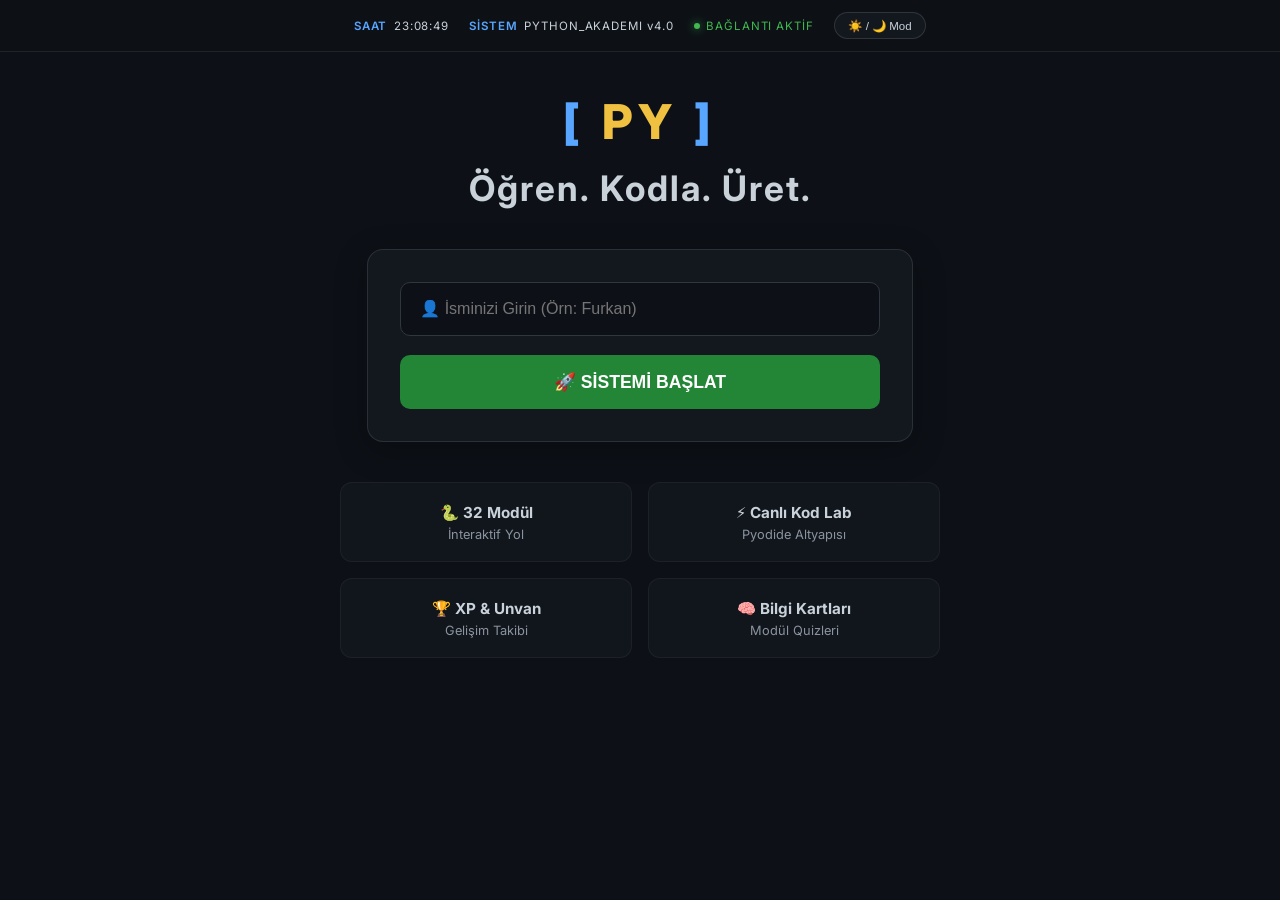
==== index.html @ 61ab617c "feat: redesign landing page with centered hero, login card and feature grid Replaces the dual-panel " ====
<!DOCTYPE html>
<html lang="tr">
<head>
  <meta charset="UTF-8">
  <meta name="viewport" content="width=device-width, initial-scale=1.0">
  <title>🐍 Python Yol Haritası — Giriş</title>
  <link rel="stylesheet" href="style.css">
  <link rel="preconnect" href="https://fonts.googleapis.com">
  <link rel="preconnect" href="https://fonts.gstatic.com" crossorigin>
  <link href="https://fonts.googleapis.com/css2?family=Inter:wght@400;600;700&display=swap" rel="stylesheet">
  <script>
    (function () {
      try {
        if (localStorage.getItem("python_yol_theme") === "light") {
          document.body.classList.add("light-mode");
        }
      } catch (e) { /* ignore */ }
    })();
  </script>
</head>
<body>
  <header class="landing-status-bar">
    <span class="lsb-item"><span class="lsb-label">SAAT</span> <span id="landingClock">--:--:--</span></span>
    <span class="lsb-item"><span class="lsb-label">SİSTEM</span> PYTHON_AKADEMI v4.0</span>
    <span class="lsb-item lsb-online"><span class="status-dot"></span> BAĞLANTI AKTİF</span>
    <button type="button" class="theme-switch" id="themeToggle" aria-label="Tema değiştir">☀️ / 🌙 Mod</button>
  </header>

  <main class="landing-shell">
    <section class="hero-section">
      <div class="hero-emblem" aria-hidden="true">
        <span class="logo-bracket">[</span>
        <span class="logo-py">PY</span>
        <span class="logo-bracket">]</span>
      </div>
      <h1 class="hero-title">Öğren. Kodla. Üret.</h1>
    </section>

    <div class="login-card">
      <input type="text" id="username" placeholder="👤 İsminizi Girin (Örn: Furkan)" maxlength="24" autocomplete="name">
      <button type="button" id="start-btn" class="btn-primary">🚀 SİSTEMİ BAŞLAT</button>
      <p class="login-error hidden" id="loginError">Lütfen en az 2 karakter gir.</p>
    </div>

    <div class="features-grid">
      <article class="feature-item">
        <strong>🐍 32 Modül</strong>
        <span>İnteraktif Yol</span>
      </article>
      <article class="feature-item">
        <strong>⚡ Canlı Kod Lab</strong>
        <span>Pyodide Altyapısı</span>
      </article>
      <article class="feature-item">
        <strong>🏆 XP &amp; Unvan</strong>
        <span>Gelişim Takibi</span>
      </article>
      <article class="feature-item">
        <strong>🧠 Bilgi Kartları</strong>
        <span>Modül Quizleri</span>
      </article>
    </div>
  </main>

  <script>
    const THEME_KEY = "python_yol_theme";
    const OPERATOR_KEY = "python_yol_operator";
    const APP_URL = "docs/index.html";

    function updateClock() {
      const el = document.getElementById("landingClock");
      if (!el) return;
      el.textContent = new Date().toLocaleTimeString("tr-TR", { hour12: false });
    }

    function applyTheme(light) {
      document.body.classList.toggle("light-mode", light);
      try {
        localStorage.setItem(THEME_KEY, light ? "light" : "dark");
      } catch (e) { /* ignore */ }
    }

    document.getElementById("themeToggle")?.addEventListener("click", () => {
      applyTheme(!document.body.classList.contains("light-mode"));
    });

    function enterApp() {
      const input = document.getElementById("username");
      const error = document.getElementById("loginError");
      const name = input?.value?.trim() || "";
      if (name.length < 2) {
        error?.classList.remove("hidden");
        input?.classList.add("error");
        input?.focus();
        return;
      }
      try {
        localStorage.setItem(OPERATOR_KEY, name);
      } catch (e) { /* ignore */ }
      window.location.href = `${APP_URL}#app`;
    }

    document.getElementById("start-btn")?.addEventListener("click", enterApp);
    document.getElementById("username")?.addEventListener("keydown", (e) => {
      if (e.key === "Enter") {
        e.preventDefault();
        enterApp();
      }
    });
    document.getElementById("username")?.addEventListener("input", () => {
      document.getElementById("loginError")?.classList.add("hidden");
      document.getElementById("username")?.classList.remove("error");
    });

    const saved = localStorage.getItem(OPERATOR_KEY);
    if (saved && saved !== "undefined" && saved !== "null") {
      const input = document.getElementById("username");
      if (input) input.value = saved;
    }

    updateClock();
    setInterval(updateClock, 1000);
    document.getElementById("username")?.focus();
  </script>
</body>
</html>
---- style.css ----
/* GENEL VE HİZALAMA */
body {
    margin: 0;
    padding: 0;
    font-family: 'Inter', system-ui, -apple-system, sans-serif;
    background-color: #0d1117;
    color: #c9d1d9;
    transition: background-color 0.3s ease, color 0.3s ease;
    min-height: 100vh;
}

.landing-status-bar {
    display: flex;
    flex-wrap: wrap;
    align-items: center;
    justify-content: center;
    gap: 0.75rem 1.25rem;
    padding: 0.75rem 1rem;
    background: rgba(13, 17, 23, 0.95);
    border-bottom: 1px solid rgba(255, 255, 255, 0.08);
    font-size: 0.72rem;
    letter-spacing: 0.08em;
}

.lsb-item {
    display: inline-flex;
    align-items: center;
    gap: 0.4rem;
}

.lsb-label {
    color: #58a6ff;
    font-weight: 600;
}

.lsb-online {
    color: #3fb950;
}

.status-dot {
    width: 6px;
    height: 6px;
    border-radius: 50%;
    background: #3fb950;
    box-shadow: 0 0 8px rgba(63, 185, 80, 0.8);
}

.theme-switch {
    border: 1px solid rgba(255, 255, 255, 0.12);
    background: rgba(22, 27, 34, 0.8);
    color: #c9d1d9;
    border-radius: 999px;
    padding: 0.35rem 0.85rem;
    cursor: pointer;
    font-size: 0.72rem;
}

.landing-shell {
    max-width: 720px;
    margin: 0 auto;
    padding: 0 1rem 3rem;
}

.hero-emblem {
    font-size: clamp(2rem, 6vw, 3rem);
    font-weight: 800;
    letter-spacing: 0.12em;
}

.logo-bracket { color: #58a6ff; }
.logo-py { color: #f0c040; }

/* HERO SLOGAN HİZALAMASI */
.hero-section {
    display: flex;
    flex-direction: column;
    align-items: center;
    justify-content: center;
    width: 100%;
    margin: 2.5rem auto 1.5rem auto;
    text-align: center;
}

.hero-title {
    font-size: 2.2rem;
    font-weight: 700;
    letter-spacing: 2px;
    margin: 1rem 0;
    text-align: center;
    width: 100%;
}

/* MERKEZ GİRİŞ KARTI */
.login-card {
    max-width: 480px;
    width: 90%;
    margin: 0 auto 2.5rem auto;
    padding: 2rem;
    background: rgba(22, 27, 34, 0.8);
    border: 1px solid rgba(255, 255, 255, 0.1);
    border-radius: 16px;
    box-shadow: 0 8px 32px rgba(0, 0, 0, 0.3);
    display: flex;
    flex-direction: column;
    gap: 1.2rem;
}

.login-card input {
    height: 52px;
    padding: 0 1.2rem;
    font-size: 1rem;
    border-radius: 10px;
    border: 1px solid #30363d;
    background: #0d1117;
    color: #fff;
    outline: none;
}

.login-card input.error {
    border-color: #ff7b72;
}

.login-error {
    margin: 0;
    font-size: 0.85rem;
    color: #ff7b72;
}

.login-error.hidden {
    display: none;
}

.login-card button {
    height: 54px;
    font-size: 1.1rem;
    font-weight: 700;
    border-radius: 10px;
    border: none;
    background: #238636;
    color: #fff;
    cursor: pointer;
    transition: background 0.2s ease, transform 0.1s ease;
}

.login-card button:hover {
    background: #2ea043;
    transform: translateY(-1px);
}

.login-card button:disabled {
    opacity: 0.75;
    cursor: wait;
    transform: none;
}

/* 4'LÜ FEATURE GRID */
.features-grid {
    display: grid;
    grid-template-columns: repeat(2, 1fr);
    gap: 1rem;
    max-width: 600px;
    width: 90%;
    margin: 0 auto 3rem auto;
}

.feature-item {
    padding: 1.2rem;
    background: rgba(22, 27, 34, 0.5);
    border: 1px solid rgba(255, 255, 255, 0.05);
    border-radius: 12px;
    text-align: center;
    display: flex;
    flex-direction: column;
    gap: 0.35rem;
}

.feature-item strong {
    font-size: 0.95rem;
}

.feature-item span {
    font-size: 0.8rem;
    color: #8b949e;
}

/* AÇIK MOD (LIGHT MODE) SOFT GÖZ DOSTU PALET */
body.light-mode {
    background-color: #f8f9fa;
    color: #212529;
}

body.light-mode .landing-status-bar {
    background: #ffffff;
    border-bottom-color: #e9ecef;
}

body.light-mode .theme-switch {
    background: #f1f3f5;
    border-color: #dee2e6;
    color: #212529;
}

body.light-mode .login-card {
    background: #ffffff;
    border: 1px solid #e9ecef;
    box-shadow: 0 8px 24px rgba(0, 0, 0, 0.06);
}

body.light-mode .login-card input {
    background: #f1f3f5;
    border: 1px solid #dee2e6;
    color: #212529;
}

body.light-mode .login-card button {
    background: #2b8a3e;
    color: #ffffff;
}

body.light-mode .login-card button:hover {
    background: #2b8a3e;
}

body.light-mode .feature-item {
    background: #ffffff;
    border: 1px solid #e9ecef;
    box-shadow: 0 4px 12px rgba(0, 0, 0, 0.03);
}

body.light-mode .feature-item span {
    color: #495057;
}

@media (max-width: 480px) {
    .hero-title {
        font-size: 1.75rem;
        letter-spacing: 1px;
    }

    .features-grid {
        grid-template-columns: 1fr;
    }
}
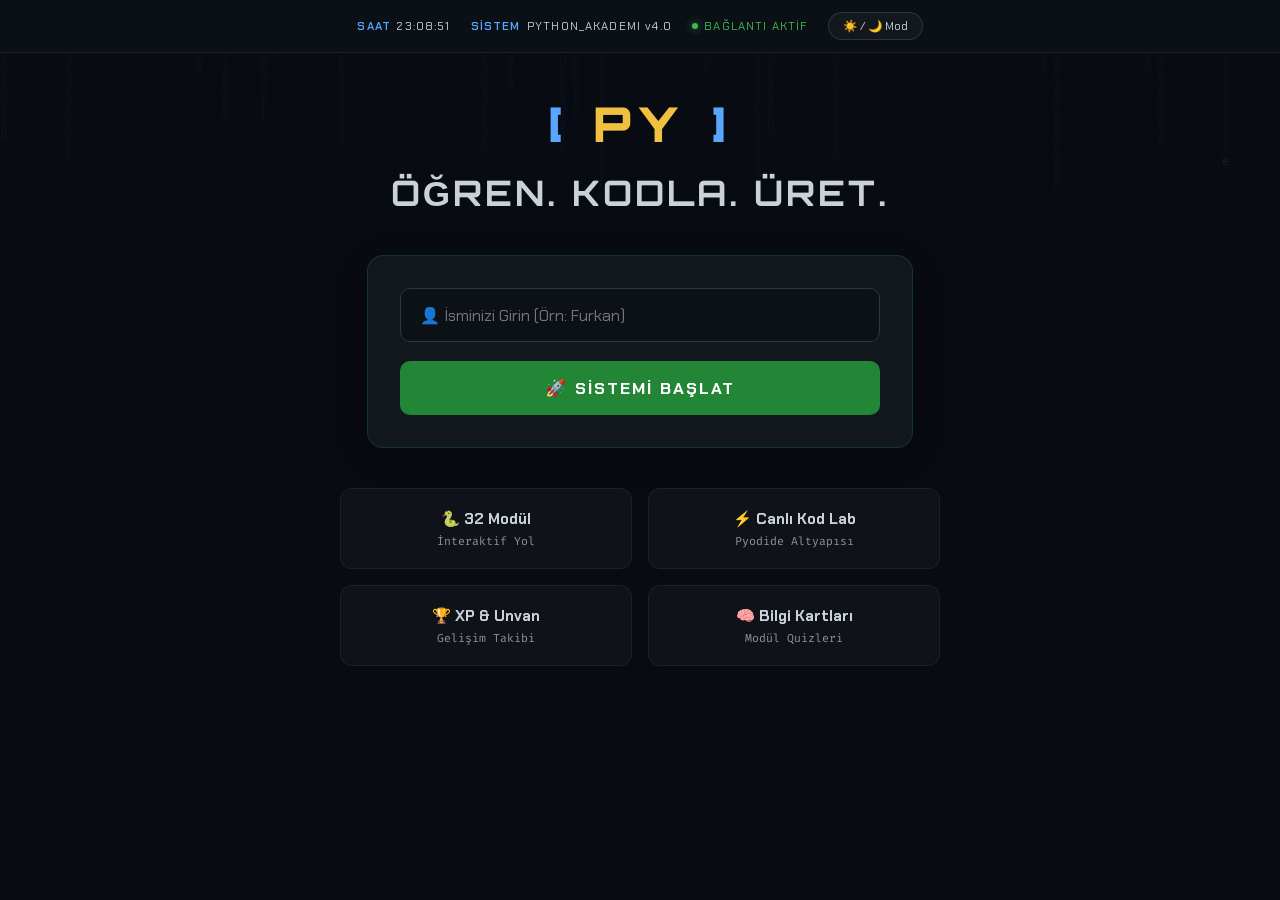
==== commit 328e45be: "feat: cyber landing typography and subtle matrix canvas stream Adds Orbitron, Chakra Petch and Fira " ====
--- a/index.html
+++ b/index.html
@@ -7,7 +7,7 @@
   <link rel="stylesheet" href="style.css">
   <link rel="preconnect" href="https://fonts.googleapis.com">
   <link rel="preconnect" href="https://fonts.gstatic.com" crossorigin>
-  <link href="https://fonts.googleapis.com/css2?family=Inter:wght@400;600;700&display=swap" rel="stylesheet">
+  <link href="https://fonts.googleapis.com/css2?family=Chakra+Petch:wght@400;600;700&family=Orbitron:wght@500;700;900&family=Fira+Code:wght@400;500&display=swap" rel="stylesheet">
   <script>
     (function () {
       try {
@@ -19,6 +19,8 @@
   </script>
 </head>
 <body>
+  <canvas class="matrix-stream-canvas" id="matrixStream" aria-hidden="true"></canvas>
+
   <header class="landing-status-bar">
     <span class="lsb-item"><span class="lsb-label">SAAT</span> <span id="landingClock">--:--:--</span></span>
     <span class="lsb-item"><span class="lsb-label">SİSTEM</span> PYTHON_AKADEMI v4.0</span>
@@ -67,6 +69,63 @@
     const OPERATOR_KEY = "python_yol_operator";
     const APP_URL = "docs/index.html";
 
+    let matrixStreamFrameId = null;
+
+    function isLightTheme() {
+      return document.body.classList.contains("light-mode");
+    }
+
+    function getMatrixColors() {
+      const light = isLightTheme();
+      return {
+        fade: light ? "rgba(248, 249, 250, 0.14)" : "rgba(13, 17, 23, 0.1)",
+        head: light ? "rgba(43, 138, 62, 0.16)" : "rgba(0, 240, 255, 0.2)",
+        trail: light ? "rgba(73, 80, 87, 0.05)" : "rgba(0, 200, 180, 0.06)",
+      };
+    }
+
+    function initMatrixStream() {
+      const canvas = document.getElementById("matrixStream");
+      if (!canvas || window.matchMedia("(prefers-reduced-motion: reduce)").matches) return;
+
+      const ctx = canvas.getContext("2d");
+      if (!ctx) return;
+
+      const chars = "01defimportprintforwhilereturnclassifelselambdayieldasyncawaitTrueFalseNone#/:=".split("");
+      const fontSize = 13;
+      let columns = 0;
+      let drops = [];
+
+      function resize() {
+        canvas.width = window.innerWidth;
+        canvas.height = window.innerHeight;
+        columns = Math.max(1, Math.floor(canvas.width / fontSize));
+        drops = Array.from({ length: columns }, () => Math.random() * -40);
+      }
+
+      function draw() {
+        const colors = getMatrixColors();
+        ctx.fillStyle = colors.fade;
+        ctx.fillRect(0, 0, canvas.width, canvas.height);
+        ctx.font = `500 ${fontSize}px "Fira Code", monospace`;
+
+        for (let i = 0; i < drops.length; i += 1) {
+          const char = chars[Math.floor(Math.random() * chars.length)];
+          const x = i * fontSize;
+          const y = drops[i] * fontSize;
+          ctx.fillStyle = Math.random() > 0.992 ? colors.head : colors.trail;
+          ctx.fillText(char, x, y);
+          if (y > canvas.height && Math.random() > 0.985) drops[i] = 0;
+          drops[i] += 0.28 + Math.random() * 0.12;
+        }
+        matrixStreamFrameId = requestAnimationFrame(draw);
+      }
+
+      resize();
+      window.addEventListener("resize", resize);
+      draw();
+    }
+
     function updateClock() {
       const el = document.getElementById("landingClock");
       if (!el) return;
@@ -97,6 +156,7 @@
       try {
         localStorage.setItem(OPERATOR_KEY, name);
       } catch (e) { /* ignore */ }
+      if (matrixStreamFrameId !== null) cancelAnimationFrame(matrixStreamFrameId);
       window.location.href = `${APP_URL}#app`;
     }
 
@@ -120,6 +180,7 @@
 
     updateClock();
     setInterval(updateClock, 1000);
+    initMatrixStream();
     document.getElementById("username")?.focus();
   </script>
 </body>
--- a/style.css
+++ b/style.css
@@ -2,11 +2,29 @@
 body {
     margin: 0;
     padding: 0;
-    font-family: 'Inter', system-ui, -apple-system, sans-serif;
+    font-family: 'Chakra Petch', system-ui, -apple-system, sans-serif;
     background-color: #0d1117;
     color: #c9d1d9;
     transition: background-color 0.3s ease, color 0.3s ease;
     min-height: 100vh;
+    position: relative;
+    overflow-x: hidden;
+}
+
+.matrix-stream-canvas {
+    position: fixed;
+    inset: 0;
+    width: 100%;
+    height: 100%;
+    z-index: 0;
+    pointer-events: none;
+    opacity: 0.42;
+}
+
+.landing-status-bar,
+.landing-shell {
+    position: relative;
+    z-index: 1;
 }
 
 .landing-status-bar {
@@ -16,10 +34,11 @@
     justify-content: center;
     gap: 0.75rem 1.25rem;
     padding: 0.75rem 1rem;
-    background: rgba(13, 17, 23, 0.95);
+    background: rgba(13, 17, 23, 0.92);
     border-bottom: 1px solid rgba(255, 255, 255, 0.08);
     font-size: 0.72rem;
-    letter-spacing: 0.08em;
+    letter-spacing: 0.1em;
+    font-family: 'Chakra Petch', sans-serif;
 }
 
 .lsb-item {
@@ -53,6 +72,7 @@
     padding: 0.35rem 0.85rem;
     cursor: pointer;
     font-size: 0.72rem;
+    font-family: 'Chakra Petch', sans-serif;
 }
 
 .landing-shell {
@@ -62,9 +82,10 @@
 }
 
 .hero-emblem {
+    font-family: 'Orbitron', sans-serif;
     font-size: clamp(2rem, 6vw, 3rem);
-    font-weight: 800;
-    letter-spacing: 0.12em;
+    font-weight: 900;
+    letter-spacing: 0.18em;
 }
 
 .logo-bracket { color: #58a6ff; }
@@ -82,12 +103,14 @@
 }
 
 .hero-title {
+    font-family: 'Orbitron', sans-serif;
     font-size: 2.2rem;
     font-weight: 700;
-    letter-spacing: 2px;
+    letter-spacing: 3px;
     margin: 1rem 0;
     text-align: center;
     width: 100%;
+    text-transform: uppercase;
 }
 
 /* MERKEZ GİRİŞ KARTI */
@@ -96,10 +119,11 @@
     width: 90%;
     margin: 0 auto 2.5rem auto;
     padding: 2rem;
-    background: rgba(22, 27, 34, 0.8);
-    border: 1px solid rgba(255, 255, 255, 0.1);
+    background: rgba(22, 27, 34, 0.82);
+    border: 1px solid rgba(0, 240, 255, 0.12);
     border-radius: 16px;
     box-shadow: 0 8px 32px rgba(0, 0, 0, 0.3);
+    backdrop-filter: blur(8px);
     display: flex;
     flex-direction: column;
     gap: 1.2rem;
@@ -111,9 +135,10 @@
     font-size: 1rem;
     border-radius: 10px;
     border: 1px solid #30363d;
-    background: #0d1117;
+    background: rgba(13, 17, 23, 0.92);
     color: #fff;
     outline: none;
+    font-family: 'Chakra Petch', sans-serif;
 }
 
 .login-card input.error {
@@ -124,6 +149,7 @@
     margin: 0;
     font-size: 0.85rem;
     color: #ff7b72;
+    font-family: 'Fira Code', monospace;
 }
 
 .login-error.hidden {
@@ -132,7 +158,7 @@
 
 .login-card button {
     height: 54px;
-    font-size: 1.1rem;
+    font-size: 1.05rem;
     font-weight: 700;
     border-radius: 10px;
     border: none;
@@ -140,6 +166,9 @@
     color: #fff;
     cursor: pointer;
     transition: background 0.2s ease, transform 0.1s ease;
+    font-family: 'Chakra Petch', sans-serif;
+    letter-spacing: 0.12em;
+    text-transform: uppercase;
 }
 
 .login-card button:hover {
@@ -165,21 +194,25 @@
 
 .feature-item {
     padding: 1.2rem;
-    background: rgba(22, 27, 34, 0.5);
-    border: 1px solid rgba(255, 255, 255, 0.05);
+    background: rgba(22, 27, 34, 0.55);
+    border: 1px solid rgba(255, 255, 255, 0.06);
     border-radius: 12px;
     text-align: center;
     display: flex;
     flex-direction: column;
     gap: 0.35rem;
+    backdrop-filter: blur(4px);
 }
 
 .feature-item strong {
+    font-family: 'Chakra Petch', sans-serif;
     font-size: 0.95rem;
+    font-weight: 700;
 }
 
 .feature-item span {
-    font-size: 0.8rem;
+    font-family: 'Fira Code', monospace;
+    font-size: 0.72rem;
     color: #8b949e;
 }
 
@@ -189,8 +222,12 @@
     color: #212529;
 }
 
+body.light-mode .matrix-stream-canvas {
+    opacity: 0.28;
+}
+
 body.light-mode .landing-status-bar {
-    background: #ffffff;
+    background: rgba(255, 255, 255, 0.95);
     border-bottom-color: #e9ecef;
 }
 
@@ -201,7 +238,7 @@
 }
 
 body.light-mode .login-card {
-    background: #ffffff;
+    background: rgba(255, 255, 255, 0.92);
     border: 1px solid #e9ecef;
     box-shadow: 0 8px 24px rgba(0, 0, 0, 0.06);
 }
@@ -222,7 +259,7 @@
 }
 
 body.light-mode .feature-item {
-    background: #ffffff;
+    background: rgba(255, 255, 255, 0.92);
     border: 1px solid #e9ecef;
     box-shadow: 0 4px 12px rgba(0, 0, 0, 0.03);
 }
@@ -241,3 +278,9 @@
         grid-template-columns: 1fr;
     }
 }
+
+@media (prefers-reduced-motion: reduce) {
+    .matrix-stream-canvas {
+        display: none;
+    }
+}
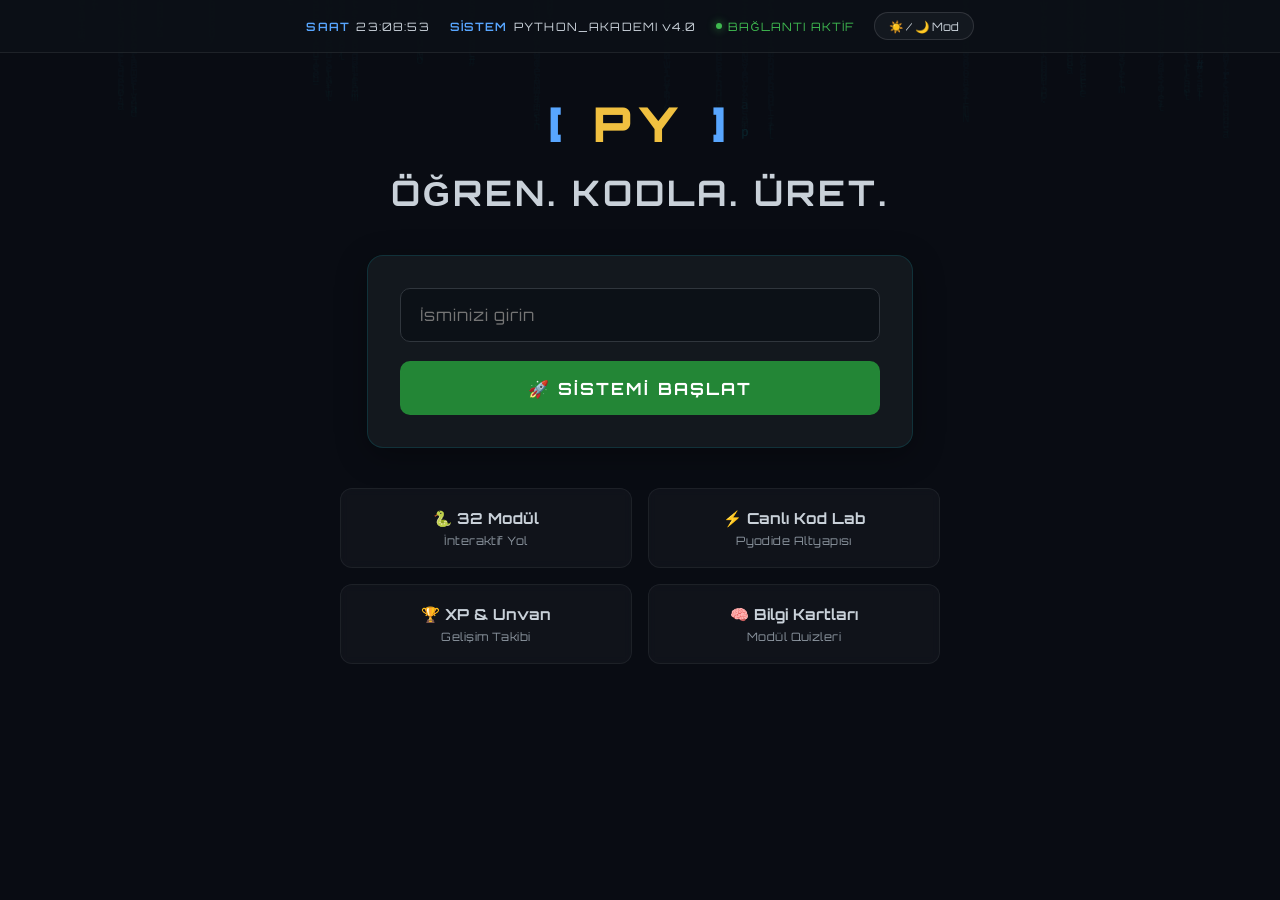
==== commit 2cebf77e: "fix: unify landing typography with Orbitron and simplify name placeholder All landing screen text no" ====
--- a/index.html
+++ b/index.html
@@ -39,7 +39,7 @@
     </section>
 
     <div class="login-card">
-      <input type="text" id="username" placeholder="👤 İsminizi Girin (Örn: Furkan)" maxlength="24" autocomplete="name">
+      <input type="text" id="username" placeholder="İsminizi girin" maxlength="24" autocomplete="name">
       <button type="button" id="start-btn" class="btn-primary">🚀 SİSTEMİ BAŞLAT</button>
       <p class="login-error hidden" id="loginError">Lütfen en az 2 karakter gir.</p>
     </div>
--- a/style.css
+++ b/style.css
@@ -2,7 +2,7 @@
 body {
     margin: 0;
     padding: 0;
-    font-family: 'Chakra Petch', system-ui, -apple-system, sans-serif;
+    font-family: 'Orbitron', sans-serif;
     background-color: #0d1117;
     color: #c9d1d9;
     transition: background-color 0.3s ease, color 0.3s ease;
@@ -38,7 +38,7 @@
     border-bottom: 1px solid rgba(255, 255, 255, 0.08);
     font-size: 0.72rem;
     letter-spacing: 0.1em;
-    font-family: 'Chakra Petch', sans-serif;
+    font-family: inherit;
 }
 
 .lsb-item {
@@ -72,7 +72,7 @@
     padding: 0.35rem 0.85rem;
     cursor: pointer;
     font-size: 0.72rem;
-    font-family: 'Chakra Petch', sans-serif;
+    font-family: inherit;
 }
 
 .landing-shell {
@@ -82,7 +82,6 @@
 }
 
 .hero-emblem {
-    font-family: 'Orbitron', sans-serif;
     font-size: clamp(2rem, 6vw, 3rem);
     font-weight: 900;
     letter-spacing: 0.18em;
@@ -103,7 +102,6 @@
 }
 
 .hero-title {
-    font-family: 'Orbitron', sans-serif;
     font-size: 2.2rem;
     font-weight: 700;
     letter-spacing: 3px;
@@ -138,7 +136,8 @@
     background: rgba(13, 17, 23, 0.92);
     color: #fff;
     outline: none;
-    font-family: 'Chakra Petch', sans-serif;
+    font-family: inherit;
+    letter-spacing: 0.06em;
 }
 
 .login-card input.error {
@@ -149,7 +148,7 @@
     margin: 0;
     font-size: 0.85rem;
     color: #ff7b72;
-    font-family: 'Fira Code', monospace;
+    font-family: inherit;
 }
 
 .login-error.hidden {
@@ -166,7 +165,7 @@
     color: #fff;
     cursor: pointer;
     transition: background 0.2s ease, transform 0.1s ease;
-    font-family: 'Chakra Petch', sans-serif;
+    font-family: inherit;
     letter-spacing: 0.12em;
     text-transform: uppercase;
 }
@@ -205,15 +204,16 @@
 }
 
 .feature-item strong {
-    font-family: 'Chakra Petch', sans-serif;
     font-size: 0.95rem;
     font-weight: 700;
+    font-family: inherit;
 }
 
 .feature-item span {
-    font-family: 'Fira Code', monospace;
     font-size: 0.72rem;
     color: #8b949e;
+    font-family: inherit;
+    letter-spacing: 0.04em;
 }
 
 /* AÇIK MOD (LIGHT MODE) SOFT GÖZ DOSTU PALET */
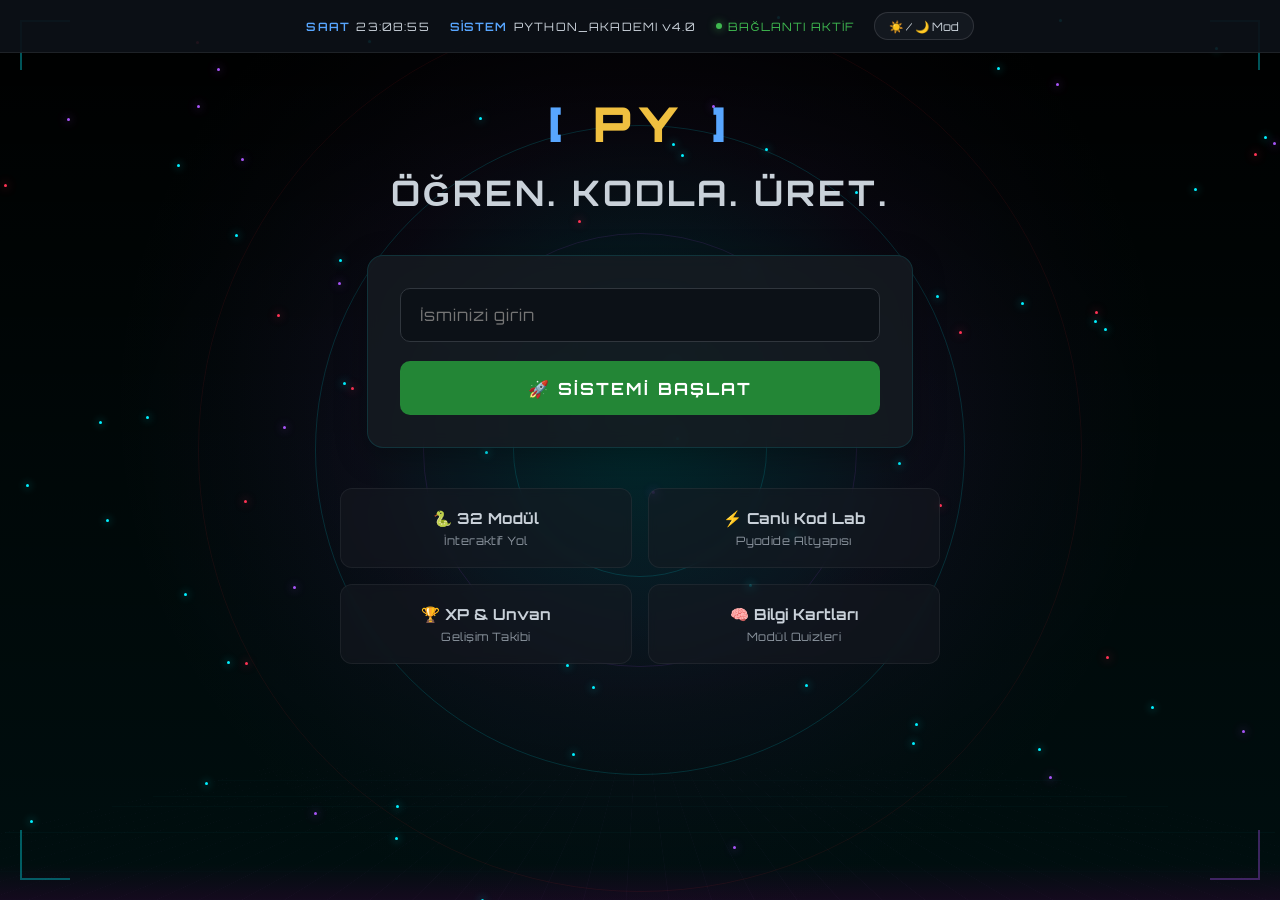
==== commit 8c05b006: "feat: match landing background to welcome spectacle overlay Replaces matrix canvas with the same voi" ====
--- a/index.html
+++ b/index.html
@@ -19,7 +19,19 @@
   </script>
 </head>
 <body>
-  <canvas class="matrix-stream-canvas" id="matrixStream" aria-hidden="true"></canvas>
+  <div class="landing-page">
+    <div class="welcome-spectacle landing-spectacle" aria-hidden="true">
+      <div class="welcome-flash landing-spectacle-flash"></div>
+      <div class="welcome-vignette"></div>
+      <div class="welcome-void-grid"></div>
+      <div class="welcome-scan-sweep"></div>
+      <div class="welcome-rings"><span></span><span></span><span></span><span></span></div>
+      <div class="welcome-particles" id="landingParticles"></div>
+      <div class="welcome-corner wc-tl"></div>
+      <div class="welcome-corner wc-tr"></div>
+      <div class="welcome-corner wc-bl"></div>
+      <div class="welcome-corner wc-br"></div>
+    </div>
 
   <header class="landing-status-bar">
     <span class="lsb-item"><span class="lsb-label">SAAT</span> <span id="landingClock">--:--:--</span></span>
@@ -63,67 +75,31 @@
       </article>
     </div>
   </main>
+  </div>
 
   <script>
     const THEME_KEY = "python_yol_theme";
     const OPERATOR_KEY = "python_yol_operator";
     const APP_URL = "docs/index.html";
 
-    let matrixStreamFrameId = null;
+    function spawnLandingAmbientParticles() {
+      const container = document.getElementById("landingParticles");
+      if (!container || window.matchMedia("(prefers-reduced-motion: reduce)").matches) return;
+      container.innerHTML = "";
+      for (let i = 0; i < 80; i += 1) {
+        const p = document.createElement("span");
+        const variant = i % 7 === 0 ? " red" : i % 4 === 0 ? " purple" : "";
+        p.className = `welcome-particle landing-ambient-particle${variant}`;
+        p.style.left = `${Math.random() * 100}%`;
+        p.style.top = `${Math.random() * 100}%`;
+        p.style.animationDelay = `${Math.random() * 6}s`;
+        p.style.animationDuration = `${4 + Math.random() * 6}s`;
+        container.appendChild(p);
+      }
+    }
 
     function isLightTheme() {
       return document.body.classList.contains("light-mode");
-    }
-
-    function getMatrixColors() {
-      const light = isLightTheme();
-      return {
-        fade: light ? "rgba(248, 249, 250, 0.14)" : "rgba(13, 17, 23, 0.1)",
-        head: light ? "rgba(43, 138, 62, 0.16)" : "rgba(0, 240, 255, 0.2)",
-        trail: light ? "rgba(73, 80, 87, 0.05)" : "rgba(0, 200, 180, 0.06)",
-      };
-    }
-
-    function initMatrixStream() {
-      const canvas = document.getElementById("matrixStream");
-      if (!canvas || window.matchMedia("(prefers-reduced-motion: reduce)").matches) return;
-
-      const ctx = canvas.getContext("2d");
-      if (!ctx) return;
-
-      const chars = "01defimportprintforwhilereturnclassifelselambdayieldasyncawaitTrueFalseNone#/:=".split("");
-      const fontSize = 13;
-      let columns = 0;
-      let drops = [];
-
-      function resize() {
-        canvas.width = window.innerWidth;
-        canvas.height = window.innerHeight;
-        columns = Math.max(1, Math.floor(canvas.width / fontSize));
-        drops = Array.from({ length: columns }, () => Math.random() * -40);
-      }
-
-      function draw() {
-        const colors = getMatrixColors();
-        ctx.fillStyle = colors.fade;
-        ctx.fillRect(0, 0, canvas.width, canvas.height);
-        ctx.font = `500 ${fontSize}px "Fira Code", monospace`;
-
-        for (let i = 0; i < drops.length; i += 1) {
-          const char = chars[Math.floor(Math.random() * chars.length)];
-          const x = i * fontSize;
-          const y = drops[i] * fontSize;
-          ctx.fillStyle = Math.random() > 0.992 ? colors.head : colors.trail;
-          ctx.fillText(char, x, y);
-          if (y > canvas.height && Math.random() > 0.985) drops[i] = 0;
-          drops[i] += 0.28 + Math.random() * 0.12;
-        }
-        matrixStreamFrameId = requestAnimationFrame(draw);
-      }
-
-      resize();
-      window.addEventListener("resize", resize);
-      draw();
     }
 
     function updateClock() {
@@ -156,7 +132,6 @@
       try {
         localStorage.setItem(OPERATOR_KEY, name);
       } catch (e) { /* ignore */ }
-      if (matrixStreamFrameId !== null) cancelAnimationFrame(matrixStreamFrameId);
       window.location.href = `${APP_URL}#app`;
     }
 
@@ -180,7 +155,7 @@
 
     updateClock();
     setInterval(updateClock, 1000);
-    initMatrixStream();
+    spawnLandingAmbientParticles();
     document.getElementById("username")?.focus();
   </script>
 </body>
--- a/style.css
+++ b/style.css
@@ -3,7 +3,7 @@
     margin: 0;
     padding: 0;
     font-family: 'Orbitron', sans-serif;
-    background-color: #0d1117;
+    background-color: #000;
     color: #c9d1d9;
     transition: background-color 0.3s ease, color 0.3s ease;
     min-height: 100vh;
@@ -11,20 +11,140 @@
     overflow-x: hidden;
 }
 
-.matrix-stream-canvas {
+.landing-page {
+    position: relative;
+    min-height: 100vh;
+    background: #000;
+}
+
+.landing-spectacle {
     position: fixed;
     inset: 0;
-    width: 100%;
-    height: 100%;
+    pointer-events: none;
+    overflow: hidden;
     z-index: 0;
-    pointer-events: none;
-    opacity: 0.42;
-}
+}
+
+.landing-spectacle-flash {
+    position: absolute;
+    inset: 0;
+    background: radial-gradient(circle at 50% 45%, rgba(0, 240, 255, 0.55) 0%, rgba(168, 85, 247, 0.25) 35%, transparent 65%);
+    opacity: 0.28;
+    animation: landingSpectacleGlow 7s ease-in-out infinite alternate;
+}
+
+@keyframes landingSpectacleGlow {
+    from { opacity: 0.16; transform: scale(1); }
+    to { opacity: 0.34; transform: scale(1.06); }
+}
+
+.welcome-vignette {
+    position: absolute;
+    inset: 0;
+    background: radial-gradient(ellipse at center, transparent 25%, rgba(0, 0, 0, 0.75) 70%, #000 100%);
+}
+
+.welcome-void-grid {
+    position: absolute;
+    inset: -50%;
+    background-image:
+        linear-gradient(rgba(0, 240, 255, 0.04) 1px, transparent 1px),
+        linear-gradient(90deg, rgba(168, 85, 247, 0.04) 1px, transparent 1px);
+    background-size: 60px 60px;
+    transform: perspective(500px) rotateX(58deg);
+    transform-origin: center 80%;
+    animation: welcomeGridDrift 12s linear infinite;
+    opacity: 0.7;
+}
+
+@keyframes welcomeGridDrift {
+    from { transform: perspective(500px) rotateX(58deg) translateY(0); }
+    to { transform: perspective(500px) rotateX(58deg) translateY(60px); }
+}
+
+.welcome-scan-sweep {
+    position: absolute;
+    inset: 0;
+    background: linear-gradient(180deg, transparent 0%, rgba(0, 240, 255, 0.06) 48%, rgba(168, 85, 247, 0.12) 50%, rgba(0, 240, 255, 0.06) 52%, transparent 100%);
+    background-size: 100% 200%;
+    animation: welcomeScanSweep 2.8s linear infinite;
+    mix-blend-mode: screen;
+}
+
+@keyframes welcomeScanSweep {
+    from { background-position: 0 -100%; }
+    to { background-position: 0 100%; }
+}
+
+.welcome-rings {
+    position: absolute;
+    inset: 0;
+    display: flex;
+    align-items: center;
+    justify-content: center;
+}
+
+.welcome-rings span {
+    position: absolute;
+    border-radius: 50%;
+    border: 1px solid rgba(0, 240, 255, 0.15);
+    animation: welcomeRingPulse 3s ease-out infinite;
+}
+
+.welcome-rings span:nth-child(1) { width: 28vmin; height: 28vmin; }
+.welcome-rings span:nth-child(2) { width: 48vmin; height: 48vmin; animation-delay: 0.6s; border-color: rgba(168, 85, 247, 0.12); }
+.welcome-rings span:nth-child(3) { width: 72vmin; height: 72vmin; animation-delay: 1.2s; }
+.welcome-rings span:nth-child(4) { width: 98vmin; height: 98vmin; animation-delay: 1.8s; border-color: rgba(255, 60, 60, 0.08); }
+
+@keyframes welcomeRingPulse {
+    0% { transform: scale(0.85); opacity: 0.8; }
+    100% { transform: scale(1.15); opacity: 0; }
+}
+
+.welcome-particles {
+    position: absolute;
+    inset: 0;
+}
+
+.welcome-particle {
+    position: absolute;
+    width: 3px;
+    height: 3px;
+    border-radius: 50%;
+    background: #00f0ff;
+    box-shadow: 0 0 8px #00f0ff;
+}
+
+.welcome-particle.purple { background: #a855f7; box-shadow: 0 0 10px #a855f7; }
+.welcome-particle.red { background: #ff3355; box-shadow: 0 0 10px #ff3355; }
+
+.landing-ambient-particle {
+    animation: landingAmbientTwinkle 5.5s ease-in-out infinite !important;
+}
+
+@keyframes landingAmbientTwinkle {
+    0%, 100% { opacity: 0; transform: scale(0.55); }
+    45% { opacity: 0.9; transform: scale(1); }
+    55% { opacity: 0.75; transform: scale(0.95); }
+}
+
+.welcome-corner {
+    position: absolute;
+    width: 48px;
+    height: 48px;
+    border-color: rgba(0, 240, 255, 0.35);
+    border-style: solid;
+}
+
+.wc-tl { top: 1.25rem; left: 1.25rem; border-width: 2px 0 0 2px; }
+.wc-tr { top: 1.25rem; right: 1.25rem; border-width: 2px 2px 0 0; }
+.wc-bl { bottom: 1.25rem; left: 1.25rem; border-width: 0 0 2px 2px; }
+.wc-br { bottom: 1.25rem; right: 1.25rem; border-width: 0 2px 2px 0; border-color: rgba(168, 85, 247, 0.35); }
 
 .landing-status-bar,
 .landing-shell {
     position: relative;
-    z-index: 1;
+    z-index: 2;
 }
 
 .landing-status-bar {
@@ -218,12 +338,16 @@
 
 /* AÇIK MOD (LIGHT MODE) SOFT GÖZ DOSTU PALET */
 body.light-mode {
-    background-color: #f8f9fa;
+    background-color: rgba(220, 228, 240, 0.72);
     color: #212529;
 }
 
-body.light-mode .matrix-stream-canvas {
-    opacity: 0.28;
+body.light-mode .landing-page {
+    background: rgba(220, 228, 240, 0.72);
+}
+
+body.light-mode .landing-spectacle-flash {
+    opacity: 0.18;
 }
 
 body.light-mode .landing-status-bar {
